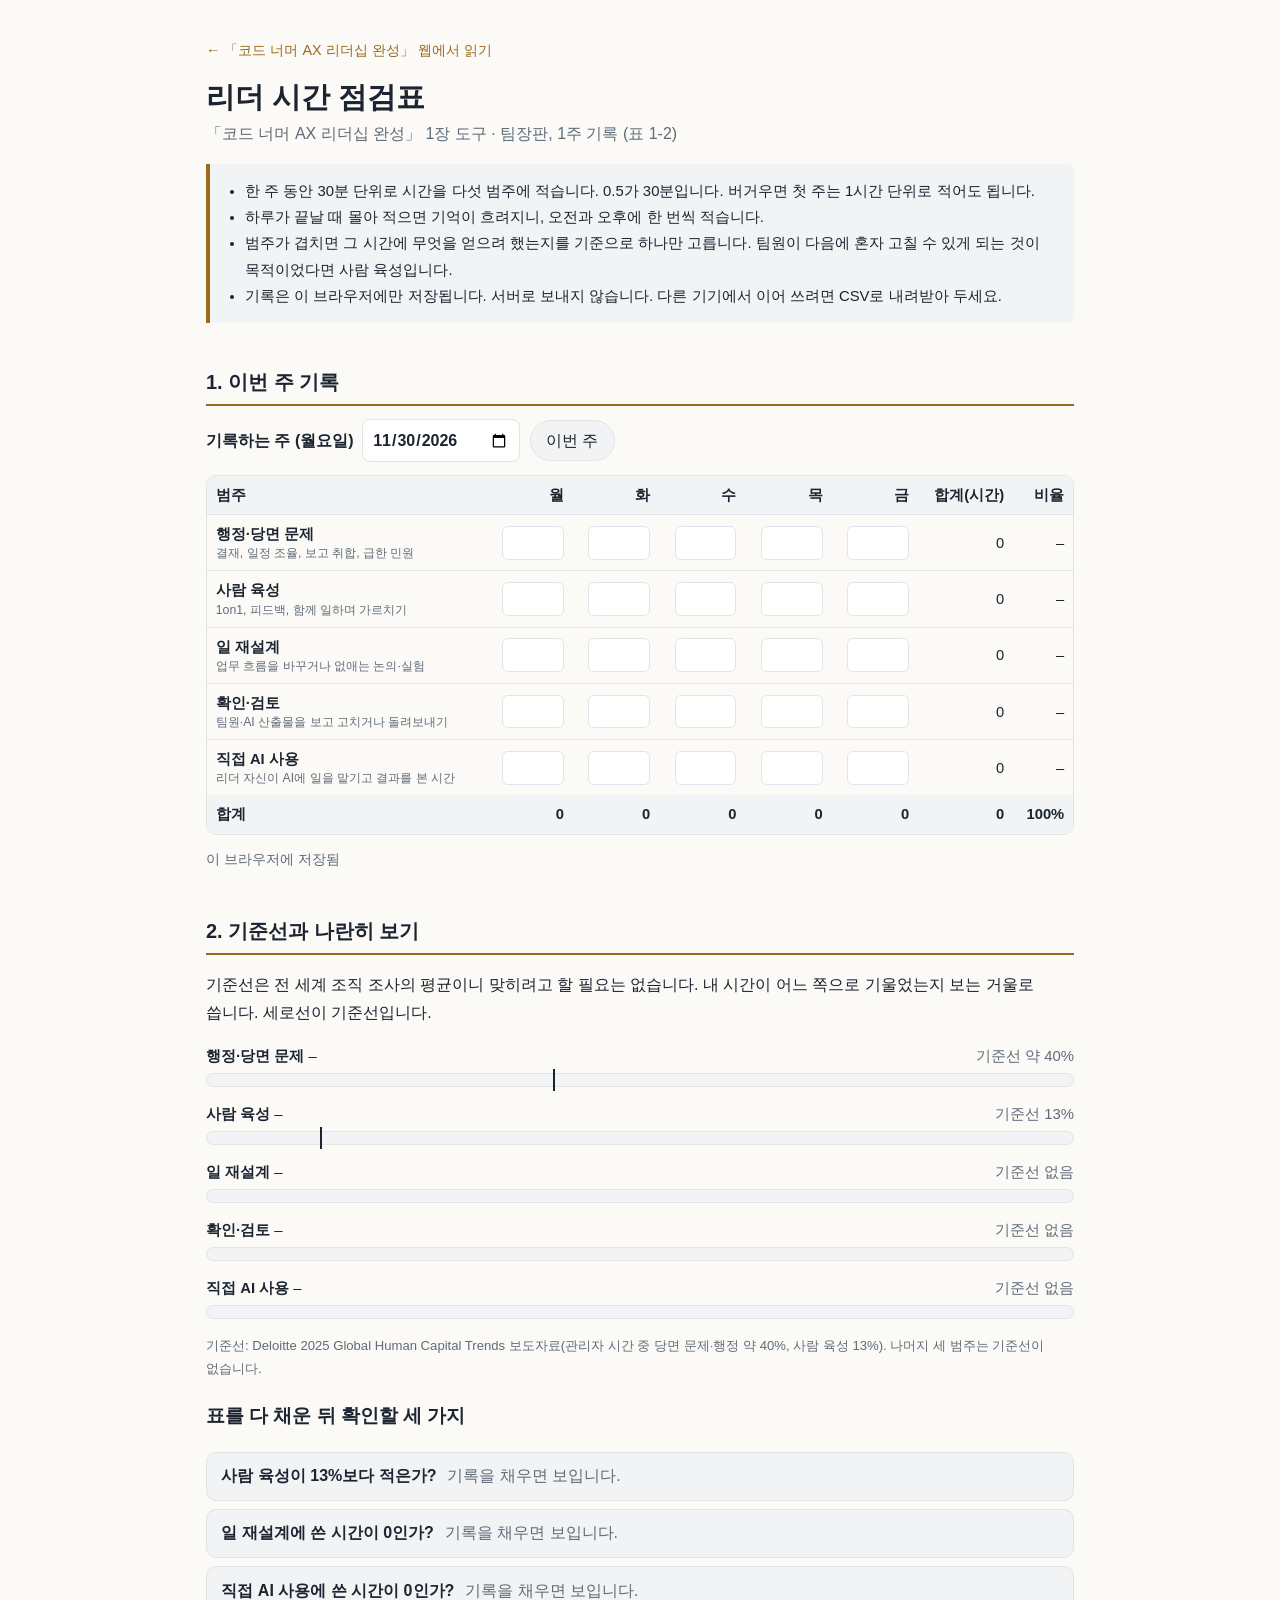
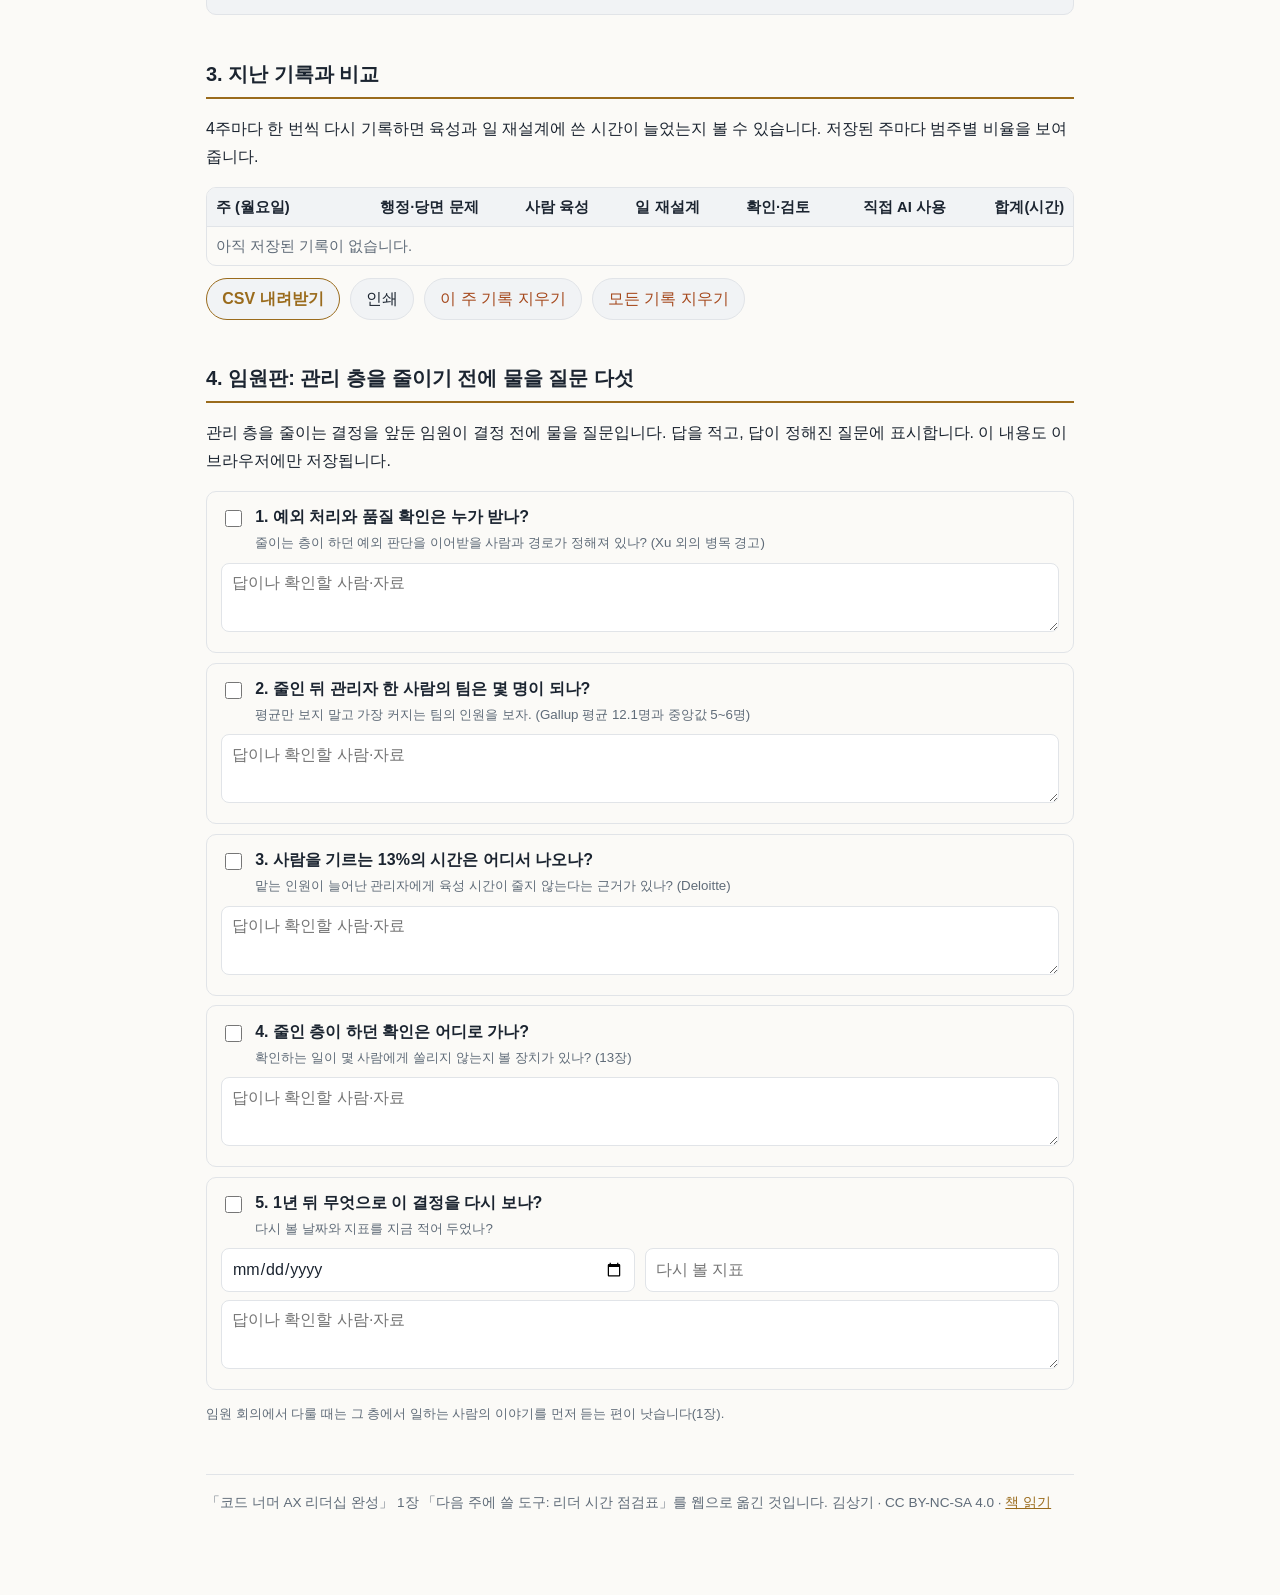
==== check/index.html @ 61600c66 "코드 너머 AX 리더십 완성 v1.1.0 Co-Authored-By: Claude Opus 5.5 <noreply@anthropic.com>" ====
<!doctype html>
<html lang="ko">
<head>
<meta charset="utf-8">
<meta name="viewport" content="width=device-width, initial-scale=1">
<title>리더 시간 점검표</title>
<meta name="description" content="「코드 너머 AX 리더십 완성」 1장 도구. 한 주 동안 30분 단위로 시간을 다섯 범주에 적고, 범주별 비율을 기준선과 나란히 본다. 기록은 이 브라우저에만 저장된다.">
<style>
:root{--bg:#fbfaf7;--text:#1b2430;--muted:#5f6b78;--line:#e1e4e8;--accent:#9a6b1c;--panel:#f1f3f5;--field:#ffffff;--warn:#a5481c;--ok:#2f6b3a;--bar:#c9a25a;--base:#1b2430}
@media (prefers-color-scheme:dark){:root:not([data-theme="light"]){--bg:#111a24;--text:#e8ecf0;--muted:#9aa6b2;--line:#2c3a4a;--accent:#e3b35a;--panel:#18232f;--field:#0d151e;--warn:#f0a070;--ok:#8fd19e;--bar:#b98d3e;--base:#e8ecf0}}
:root[data-theme="dark"]{--bg:#111a24;--text:#e8ecf0;--muted:#9aa6b2;--line:#2c3a4a;--accent:#e3b35a;--panel:#18232f;--field:#0d151e;--warn:#f0a070;--ok:#8fd19e;--bar:#b98d3e;--base:#e8ecf0}
*{box-sizing:border-box}
html{-webkit-text-size-adjust:100%}
body{background:var(--bg);color:var(--text);margin:0 auto;max-width:900px;padding:24px 16px 80px;font-family:'Pretendard','Apple SD Gothic Neo','Noto Sans KR',sans-serif;font-size:16px;line-height:1.75;word-break:keep-all;overflow-wrap:anywhere}
a{color:var(--accent)}
.top{font-size:.9rem;color:var(--muted)} .top a{text-decoration:none}
h1{font-size:1.8rem;margin:.6rem 0 .2rem;line-height:1.35}
h2{font-size:1.25rem;margin:2.6rem 0 .6rem;padding-bottom:.3rem;border-bottom:2px solid var(--accent)}
.lead{color:var(--muted);margin:.2rem 0 1rem}
.note{background:var(--panel);border-left:4px solid var(--accent);padding:.7rem 1rem;border-radius:0 8px 8px 0;font-size:.93rem;margin:1rem 0}
.note ul{margin:.2rem 0;padding-left:1.2rem}
.row{display:flex;flex-wrap:wrap;gap:10px;align-items:center;margin:.8rem 0}
label.inl{display:flex;gap:8px;align-items:center;font-weight:600}
input,select,textarea,button{font:inherit;color:var(--text)}
input[type=date],select,textarea,input[type=text]{background:var(--field);border:1px solid var(--line);border-radius:8px;padding:.35rem .6rem}
button{background:var(--panel);border:1px solid var(--line);border-radius:999px;padding:.35rem .95rem;cursor:pointer}
button.pri{border-color:var(--accent);color:var(--accent);font-weight:700}
button.danger{color:var(--warn)}
button:focus-visible,input:focus-visible,select:focus-visible,textarea:focus-visible{outline:2px solid var(--accent);outline-offset:2px}
.tbl{overflow-x:auto;border:1px solid var(--line);border-radius:10px;margin:.8rem 0}
table{border-collapse:collapse;width:100%;font-size:.92rem;line-height:1.5}
th,td{border-bottom:1px solid var(--line);padding:.5rem .55rem;text-align:left;vertical-align:middle}
th{background:var(--panel);font-weight:700;white-space:nowrap}
tr:last-child td{border-bottom:0}
#grid td.cat,#grid th:first-child,#grid tfoot td:first-child{position:sticky;left:0;z-index:1;background:var(--bg);box-shadow:1px 0 0 var(--line)}
#grid th:first-child,#grid tfoot td:first-child{background:var(--panel)}
#hist td:first-child{white-space:nowrap}
td.cat{min-width:8.5em} td.cat b{display:block} td.cat small{color:var(--muted);display:block;line-height:1.4}
td.num,th.num{text-align:right;white-space:nowrap;font-variant-numeric:tabular-nums}
input.h{width:4.2em;background:var(--field);border:1px solid var(--line);border-radius:6px;padding:.3rem .35rem;text-align:right;font-variant-numeric:tabular-nums}
tfoot td{font-weight:700;background:var(--panel)}
.bars{display:grid;gap:14px;margin:1rem 0}
.bar .lbl{display:flex;justify-content:space-between;gap:8px;font-size:.93rem}
.bar .lbl span:last-child{color:var(--muted);white-space:nowrap}
.track{position:relative;height:14px;background:var(--panel);border:1px solid var(--line);border-radius:999px;overflow:visible;margin-top:4px}
.fill{position:absolute;left:0;top:0;bottom:0;background:var(--bar);border-radius:999px}
.mark{position:absolute;top:-5px;bottom:-5px;width:2px;background:var(--base)}
.checks{list-style:none;padding:0;margin:.6rem 0;display:grid;gap:8px}
.checks li{border:1px solid var(--line);border-radius:10px;padding:.6rem .9rem;background:var(--panel)}
.checks li b{margin-right:.4rem}
.yes{color:var(--warn)} .no{color:var(--ok)} .na{color:var(--muted)}
.src{font-size:.82rem;color:var(--muted)}
.q{border:1px solid var(--line);border-radius:10px;padding:.7rem .9rem;margin:.6rem 0}
.q label{display:flex;gap:10px;align-items:flex-start;font-weight:600}
.q input[type=checkbox]{margin-top:.45rem;width:1.05rem;height:1.05rem;flex:none}
.q small{display:block;color:var(--muted);font-weight:400}
.q textarea{width:100%;margin-top:.5rem;min-height:3.2em}
.grid2{display:grid;grid-template-columns:1fr 1fr;gap:10px;margin-top:.5rem}
.grid2 input{width:100%}
@media (max-width:560px){.grid2{grid-template-columns:1fr} h1{font-size:1.5rem}}
footer{margin-top:3rem;color:var(--muted);font-size:.85rem;border-top:1px solid var(--line);padding-top:1rem}
.status{font-size:.85rem;color:var(--muted);min-height:1.3em}
@media print{
  body{max-width:none;padding:0;font-size:12px;background:#fff;color:#000}
  .noprint,button,.top{display:none!important}
  input.h{border:0;width:3em}
  h2{break-after:avoid} .tbl,.bars,.checks{break-inside:avoid}
}
</style>
</head>
<body>
<p class="top noprint"><a href="../">← 「코드 너머 AX 리더십 완성」 웹에서 읽기</a></p>
<h1>리더 시간 점검표</h1>
<p class="lead">「코드 너머 AX 리더십 완성」 1장 도구 · 팀장판, 1주 기록 (표 1-2)</p>

<div class="note">
<ul>
<li>한 주 동안 30분 단위로 시간을 다섯 범주에 적습니다. 0.5가 30분입니다. 버거우면 첫 주는 1시간 단위로 적어도 됩니다.</li>
<li>하루가 끝날 때 몰아 적으면 기억이 흐려지니, 오전과 오후에 한 번씩 적습니다.</li>
<li>범주가 겹치면 그 시간에 무엇을 얻으려 했는지를 기준으로 하나만 고릅니다. 팀원이 다음에 혼자 고칠 수 있게 되는 것이 목적이었다면 사람 육성입니다.</li>
<li>기록은 이 브라우저에만 저장됩니다. 서버로 보내지 않습니다. 다른 기기에서 이어 쓰려면 CSV로 내려받아 두세요.</li>
</ul>
</div>

<h2>1. 이번 주 기록</h2>
<div class="row noprint">
  <label class="inl">기록하는 주 (월요일) <input type="date" id="week"></label>
  <button type="button" id="thisWeek">이번 주</button>
</div>
<div class="tbl"><table id="grid">
  <thead><tr><th>범주</th><th class="num">월</th><th class="num">화</th><th class="num">수</th><th class="num">목</th><th class="num">금</th><th class="num">합계(시간)</th><th class="num">비율</th></tr></thead>
  <tbody></tbody>
  <tfoot><tr><td>합계</td><td class="num" data-d="0"></td><td class="num" data-d="1"></td><td class="num" data-d="2"></td><td class="num" data-d="3"></td><td class="num" data-d="4"></td><td class="num" id="sumAll"></td><td class="num">100%</td></tr></tfoot>
</table></div>
<p class="status" id="status" role="status" aria-live="polite"></p>

<h2>2. 기준선과 나란히 보기</h2>
<p>기준선은 전 세계 조직 조사의 평균이니 맞히려고 할 필요는 없습니다. 내 시간이 어느 쪽으로 기울었는지 보는 거울로 씁니다. 세로선이 기준선입니다.</p>
<div class="bars" id="bars"></div>
<p class="src">기준선: Deloitte 2025 Global Human Capital Trends 보도자료(관리자 시간 중 당면 문제·행정 약 40%, 사람 육성 13%). 나머지 세 범주는 기준선이 없습니다.</p>

<h3>표를 다 채운 뒤 확인할 세 가지</h3>
<ul class="checks" id="checks"></ul>

<h2>3. 지난 기록과 비교</h2>
<p>4주마다 한 번씩 다시 기록하면 육성과 일 재설계에 쓴 시간이 늘었는지 볼 수 있습니다. 저장된 주마다 범주별 비율을 보여 줍니다.</p>
<div class="tbl"><table id="hist">
  <thead></thead><tbody></tbody>
</table></div>
<div class="row noprint">
  <button type="button" class="pri" id="csv">CSV 내려받기</button>
  <button type="button" id="print">인쇄</button>
  <button type="button" class="danger" id="delWeek">이 주 기록 지우기</button>
  <button type="button" class="danger" id="delAll">모든 기록 지우기</button>
</div>

<h2>4. 임원판: 관리 층을 줄이기 전에 물을 질문 다섯</h2>
<p>관리 층을 줄이는 결정을 앞둔 임원이 결정 전에 물을 질문입니다. 답을 적고, 답이 정해진 질문에 표시합니다. 이 내용도 이 브라우저에만 저장됩니다.</p>
<div id="exec"></div>
<p class="src">임원 회의에서 다룰 때는 그 층에서 일하는 사람의 이야기를 먼저 듣는 편이 낫습니다(1장).</p>

<footer>
「코드 너머 AX 리더십 완성」 1장 「다음 주에 쓸 도구: 리더 시간 점검표」를 웹으로 옮긴 것입니다. 김상기 · CC BY-NC-SA 4.0 · <a href="../">책 읽기</a>
</footer>

<script>
(function(){
const CATS=[
 {k:'admin',n:'행정·당면 문제',d:'결재, 일정 조율, 보고 취합, 급한 민원',base:40,baseTxt:'약 40%'},
 {k:'grow',n:'사람 육성',d:'1on1, 피드백, 함께 일하며 가르치기',base:13,baseTxt:'13%'},
 {k:'redesign',n:'일 재설계',d:'업무 흐름을 바꾸거나 없애는 논의·실험',base:null},
 {k:'review',n:'확인·검토',d:'팀원·AI 산출물을 보고 고치거나 돌려보내기',base:null},
 {k:'ai',n:'직접 AI 사용',d:'리더 자신이 AI에 일을 맡기고 결과를 본 시간',base:null}
];
const QS=[
 ['예외 처리와 품질 확인은 누가 받나?','줄이는 층이 하던 예외 판단을 이어받을 사람과 경로가 정해져 있나? (Xu 외의 병목 경고)'],
 ['줄인 뒤 관리자 한 사람의 팀은 몇 명이 되나?','평균만 보지 말고 가장 커지는 팀의 인원을 보자. (Gallup 평균 12.1명과 중앙값 5~6명)'],
 ['사람을 기르는 13%의 시간은 어디서 나오나?','맡는 인원이 늘어난 관리자에게 육성 시간이 줄지 않는다는 근거가 있나? (Deloitte)'],
 ['줄인 층이 하던 확인은 어디로 가나?','확인하는 일이 몇 사람에게 쏠리지 않는지 볼 장치가 있나? (13장)'],
 ['1년 뒤 무엇으로 이 결정을 다시 보나?','다시 볼 날짜와 지표를 지금 적어 두었나?']
];
const KEY='leader-timecheck-v1';
let store=load();
function load(){try{const v=JSON.parse(localStorage.getItem(KEY)||'null');if(v&&v.weeks)return v}catch(e){}return {weeks:{},exec:{done:[],notes:[],date:'',metric:''}}}
let saveOk=true;
function save(){try{localStorage.setItem(KEY,JSON.stringify(store));saveOk=true}catch(e){saveOk=false}status()}
const $=id=>document.getElementById(id);
const fmt=x=>(Math.round(x*10)/10).toString();
function monday(d){const x=new Date(d.getFullYear(),d.getMonth(),d.getDate());const w=(x.getDay()+6)%7;x.setDate(x.getDate()-w);return iso(x)}
function iso(x){return x.getFullYear()+'-'+String(x.getMonth()+1).padStart(2,'0')+'-'+String(x.getDate()).padStart(2,'0')}
let cur=monday(new Date());
function wk(){return store.weeks[cur]||null}
function ensure(){if(!store.weeks[cur]){store.weeks[cur]={};CATS.forEach(c=>store.weeks[cur][c.k]=[0,0,0,0,0])}return store.weeks[cur]}
function totals(w){const t={};let all=0;CATS.forEach(c=>{const s=(w&&w[c.k]||[]).reduce((a,b)=>a+(+b||0),0);t[c.k]=s;all+=s});t.all=all;return t}

// grid
const tb=$('grid').querySelector('tbody');
CATS.forEach(c=>{
  const tr=document.createElement('tr');
  let h=`<td class="cat"><b>${c.n}</b><small>${c.d}</small></td>`;
  for(let d=0;d<5;d++)h+=`<td class="num"><input class="h" type="number" inputmode="decimal" min="0" max="24" step="0.5" data-k="${c.k}" data-d="${d}" aria-label="${c.n} ${'월화수목금'[d]}요일 시간"></td>`;
  h+=`<td class="num" data-t="${c.k}"></td><td class="num" data-r="${c.k}"></td>`;
  tr.innerHTML=h;tb.appendChild(tr);
});
tb.addEventListener('input',e=>{
  const i=e.target;if(!i.classList.contains('h'))return;
  let v=parseFloat(i.value);if(!(v>=0))v=0;if(v>24)v=24;
  ensure()[i.dataset.k][+i.dataset.d]=v;save();render(false);
});
function fill(){
  const w=wk();
  tb.querySelectorAll('input.h').forEach(i=>{const v=w?w[i.dataset.k][+i.dataset.d]:0;i.value=v?v:''});
}
function render(refill){
  if(refill)fill();
  const w=wk(),t=totals(w);
  CATS.forEach(c=>{
    tb.querySelector(`[data-t="${c.k}"]`).textContent=fmt(t[c.k]);
    tb.querySelector(`[data-r="${c.k}"]`).textContent=t.all?Math.round(t[c.k]/t.all*100)+'%':'–';
  });
  for(let d=0;d<5;d++){let s=0;CATS.forEach(c=>s+=w?(+w[c.k][d]||0):0);$('grid').querySelector(`tfoot [data-d="${d}"]`).textContent=fmt(s)}
  $('sumAll').textContent=fmt(t.all);
  // bars
  $('bars').innerHTML=CATS.map(c=>{
    const r=t.all?t[c.k]/t.all*100:0;
    const mark=c.base!=null?`<span class="mark" style="left:${c.base}%" title="기준선 ${c.baseTxt}"></span>`:'';
    return `<div class="bar"><div class="lbl"><span><b>${c.n}</b> ${t.all?Math.round(r)+'%':'–'}</span><span>기준선 ${c.base!=null?c.baseTxt:'없음'}</span></div><div class="track" role="img" aria-label="${c.n} ${Math.round(r)}%, 기준선 ${c.base!=null?c.baseTxt:'없음'}"><span class="fill" style="width:${Math.min(100,r)}%"></span>${mark}</div></div>`;
  }).join('');
  // checks
  const has=t.all>0, gr=has?t.grow/t.all*100:0;
  const item=(q,yes,yesTxt,noTxt)=>`<li><b>${q}</b> ${!has?'<span class="na">기록을 채우면 보입니다.</span>':yes?`<span class="yes">예.</span> ${yesTxt}`:`<span class="no">아니오.</span> ${noTxt}`}</li>`;
  $('checks').innerHTML=
    item('사람 육성이 13%보다 적은가?',gr<13,`이번 주 ${fmt(gr)}%입니다. 다음 기록에서 육성 시간이 늘었는지 보세요.`,`이번 주 ${fmt(gr)}%입니다.`)+
    item('일 재설계에 쓴 시간이 0인가?',t.redesign===0,'업무 흐름을 바꾸거나 없애는 논의에 쓴 시간이 없었습니다.',`${fmt(t.redesign)}시간을 썼습니다.`)+
    item('직접 AI 사용에 쓴 시간이 0인가?',t.ai===0,'7장의 2주 직접 사용 일지로 넘어갈 이유가 생겼습니다. 이 표는 그 일지의 "맡기기 전 예상" 열과 이어집니다.',`${fmt(t.ai)}시간을 썼습니다. 무엇을 맡겼고 어디서 경계를 느꼈는지 7장 일지에 이어서 적어 보세요.`);
  hist();
}
function hist(){
  const ks=Object.keys(store.weeks).filter(k=>totals(store.weeks[k]).all>0).sort().reverse();
  const th=$('hist').querySelector('thead'),bd=$('hist').querySelector('tbody');
  th.innerHTML=`<tr><th>주 (월요일)</th>${CATS.map(c=>`<th class="num">${c.n}</th>`).join('')}<th class="num">합계(시간)</th></tr>`;
  if(!ks.length){bd.innerHTML=`<tr><td colspan="${CATS.length+2}" class="na">아직 저장된 기록이 없습니다.</td></tr>`;return}
  bd.innerHTML=ks.map((k,i)=>{
    const t=totals(store.weeks[k]),p=ks[i+1]?totals(store.weeks[ks[i+1]]):null;
    return `<tr${k===cur?' style="font-weight:700"':''}><td>${k}</td>${CATS.map(c=>{
      const r=Math.round(t[c.k]/t.all*100);let d='';
      if(p){const pr=Math.round(p[c.k]/p.all*100),df=r-pr;d=` <small class="na">(${df>0?'+':''}${df})</small>`}
      return `<td class="num">${r}%${d}</td>`}).join('')}<td class="num">${fmt(t.all)}</td></tr>`;
  }).join('');
}
function status(){$('status').textContent=saveOk?'이 브라우저에 저장됨':'이 브라우저에서는 저장할 수 없습니다(사생활 보호 창 등). 닫기 전에 CSV로 내려받으세요.'}

// week controls
const wi=$('week');wi.value=cur;
wi.addEventListener('change',()=>{if(!wi.value)return;cur=monday(new Date(wi.value+'T00:00'));wi.value=cur;render(true)});
$('thisWeek').onclick=()=>{cur=monday(new Date());wi.value=cur;render(true)};
$('delWeek').onclick=()=>{if(!wk())return;if(confirm(cur+' 주 기록을 지울까요?')){delete store.weeks[cur];save();render(true)}};
$('delAll').onclick=()=>{if(confirm('이 브라우저에 저장된 모든 주 기록과 임원판 답을 지울까요?')){store={weeks:{},exec:{done:[],notes:[],date:'',metric:''}};save();render(true);execFill()}};
$('print').onclick=()=>window.print();
$('csv').onclick=()=>{
  const rows=[['주(월요일)','범주','월','화','수','목','금','합계(시간)','비율(%)']];
  Object.keys(store.weeks).sort().forEach(k=>{const w=store.weeks[k],t=totals(w);if(!t.all)return;CATS.forEach(c=>rows.push([k,c.n,...w[c.k],fmt(t[c.k]),Math.round(t[c.k]/t.all*100)]))});
  const csv='﻿'+rows.map(r=>r.map(x=>/[",\n]/.test(String(x))?'"'+String(x).replace(/"/g,'""')+'"':x).join(',')).join('\n');
  const a=document.createElement('a');a.href=URL.createObjectURL(new Blob([csv],{type:'text/csv'}));a.download='리더-시간-점검표.csv';document.body.appendChild(a);a.click();a.remove();
};

// exec
const ex=$('exec');
ex.innerHTML=QS.map((q,i)=>`<div class="q"><label><input type="checkbox" data-i="${i}"><span>${i+1}. ${q[0]}<small>${q[1]}</small></span></label>`+
  (i===4?`<div class="grid2"><input type="date" id="exDate" aria-label="다시 볼 날짜"><input type="text" id="exMetric" placeholder="다시 볼 지표" aria-label="다시 볼 지표"></div>`:'')+
  `<textarea data-n="${i}" aria-label="질문 ${i+1} 답" placeholder="답이나 확인할 사람·자료"></textarea></div>`).join('');
function execFill(){const e=store.exec;ex.querySelectorAll('[data-i]').forEach(c=>c.checked=!!e.done[+c.dataset.i]);ex.querySelectorAll('[data-n]').forEach(t=>t.value=e.notes[+t.dataset.n]||'');$('exDate').value=e.date||'';$('exMetric').value=e.metric||''}
ex.addEventListener('input',e=>{const s=store.exec,x=e.target;
  if(x.dataset.i!=null)s.done[+x.dataset.i]=x.checked;
  else if(x.dataset.n!=null)s.notes[+x.dataset.n]=x.value;
  else if(x.id==='exDate')s.date=x.value; else if(x.id==='exMetric')s.metric=x.value;
  save()});
execFill();render(true);status();
})();
</script>
</body>
</html>
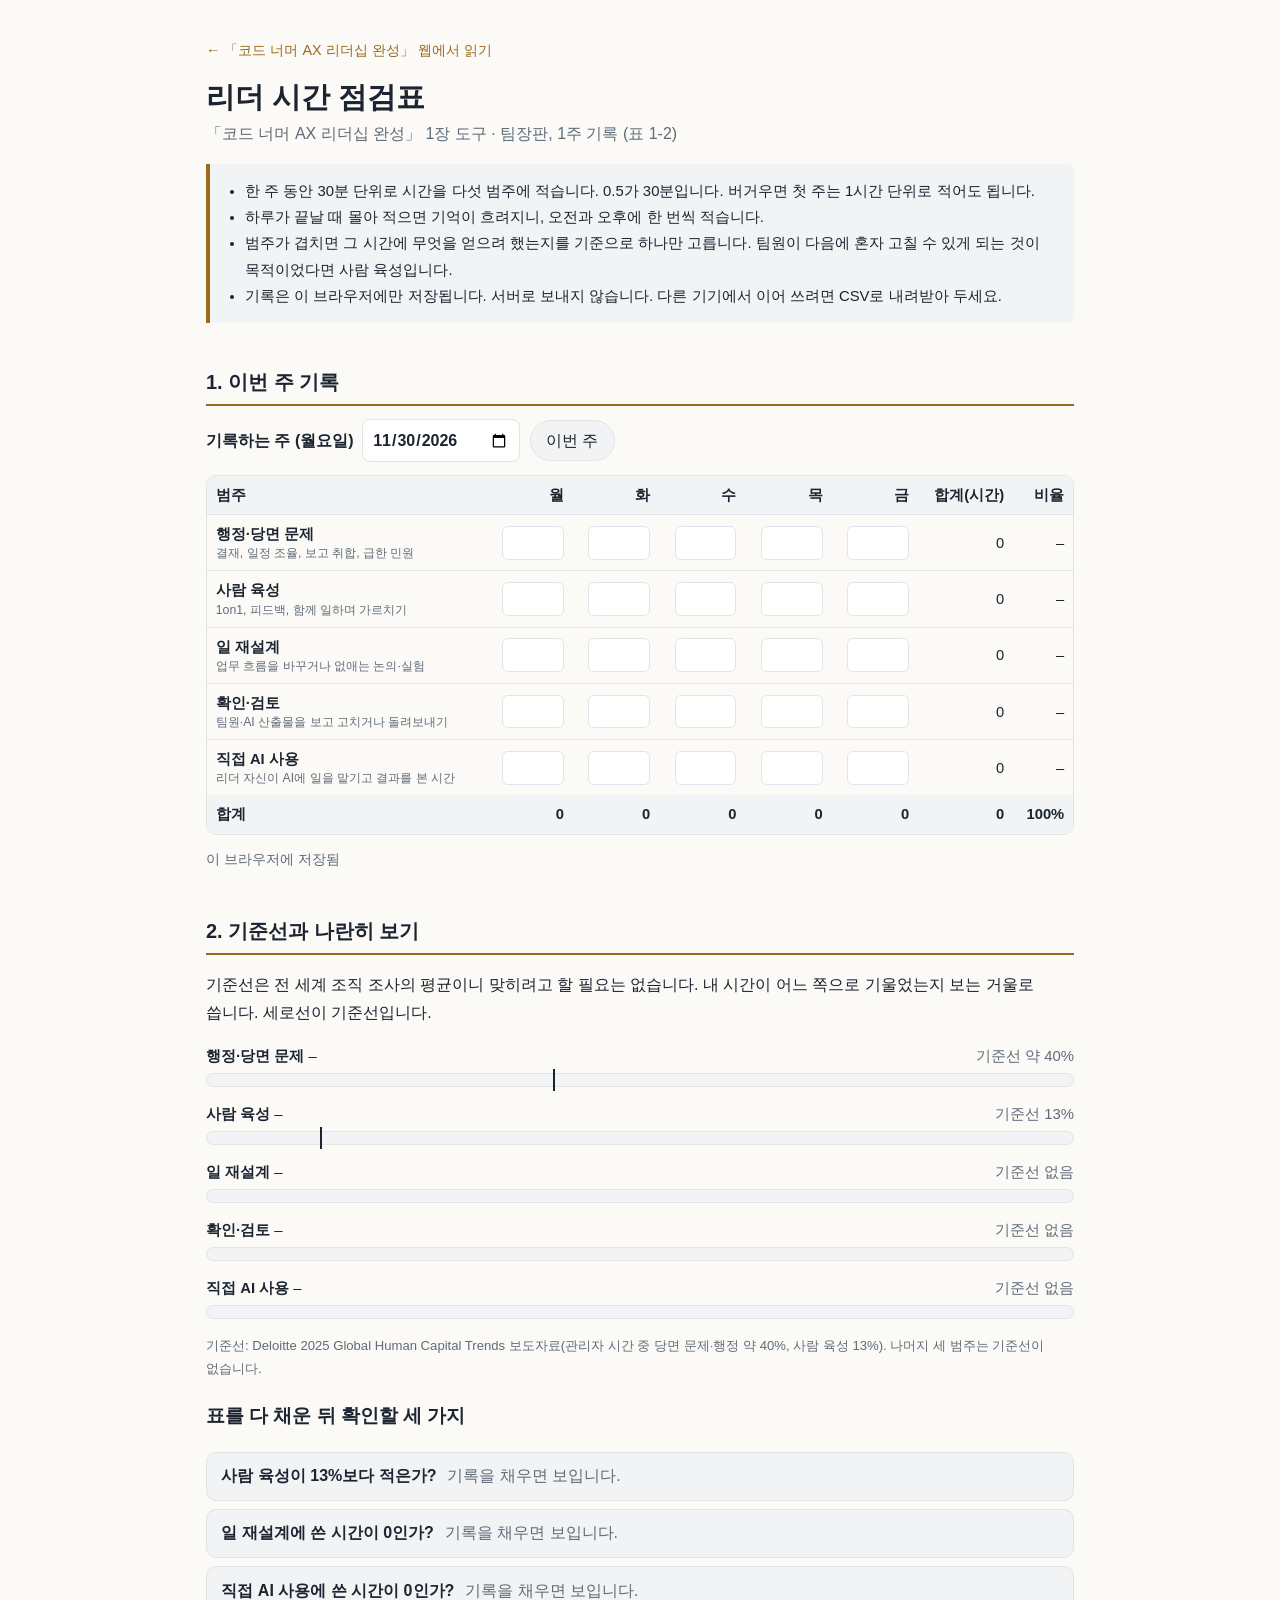
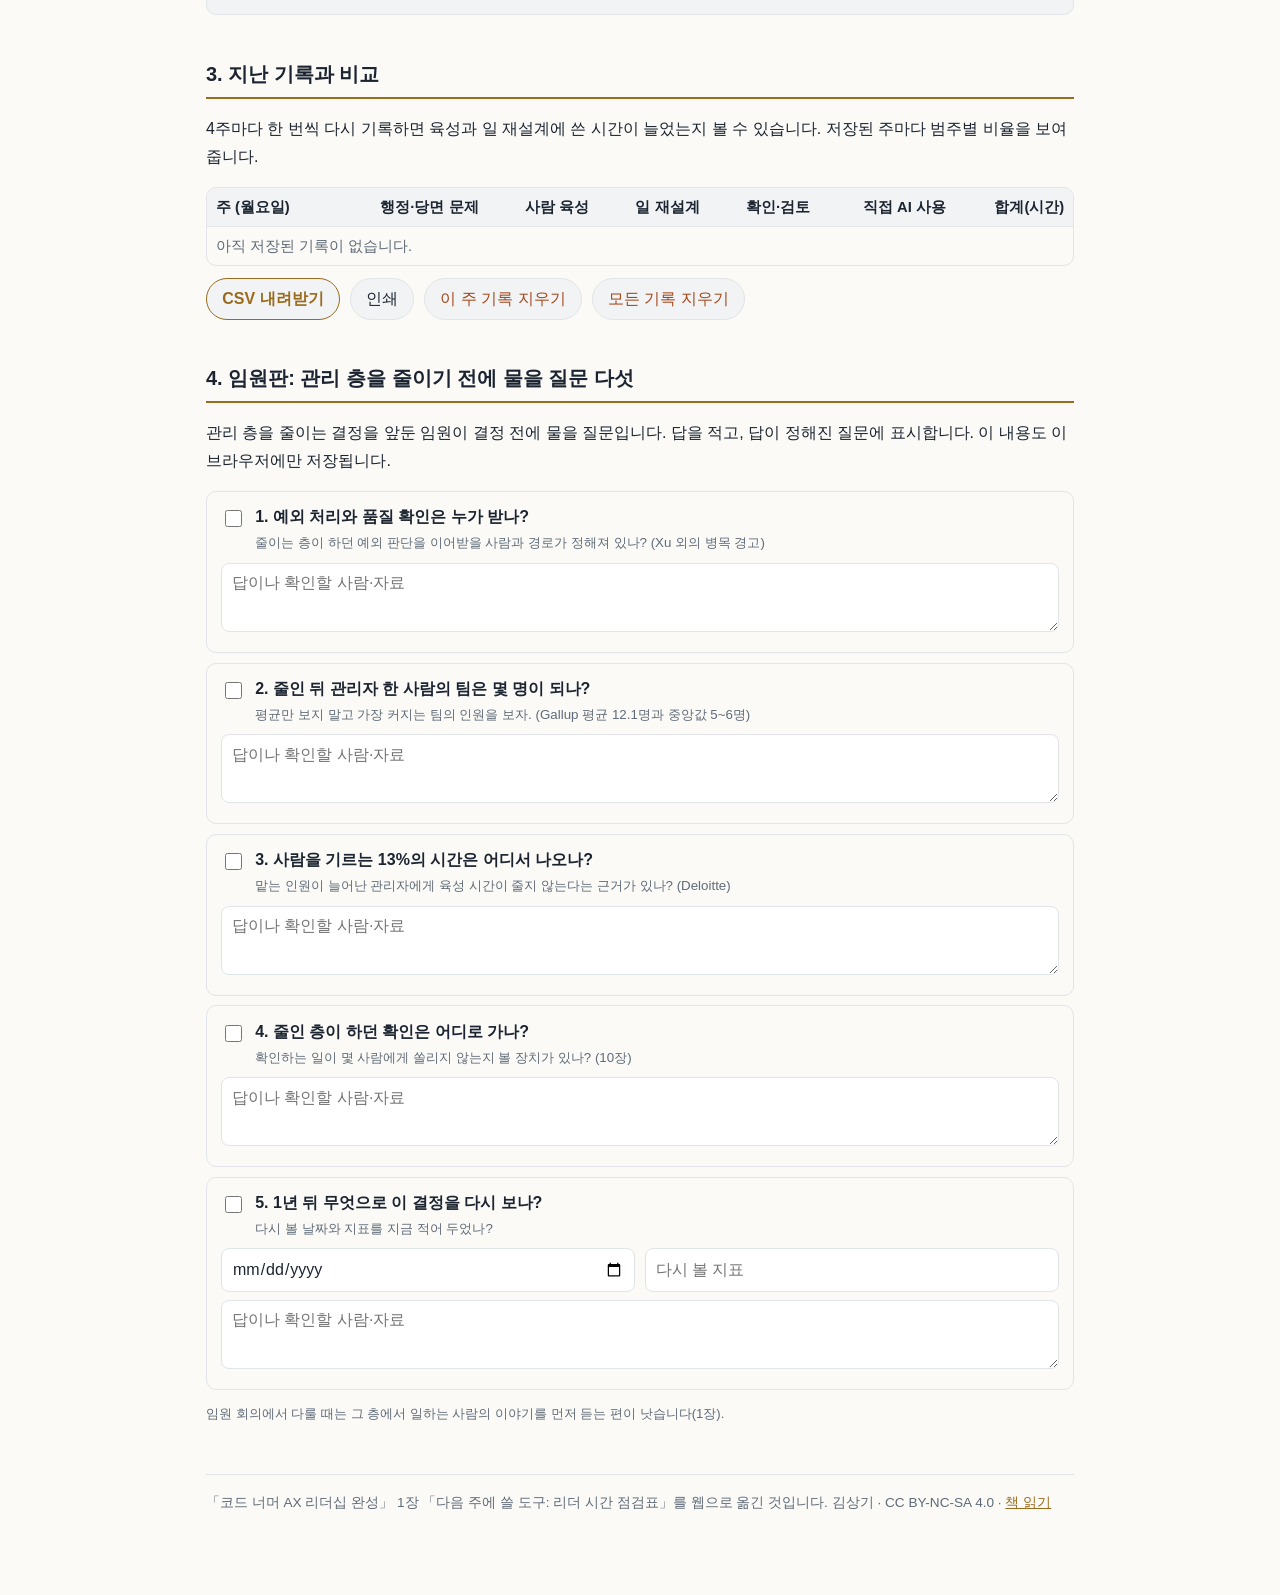
==== commit 664d914c: "코드 너머 AX 리더십 완성 v1.2.0: 23장으로 정리, 정해 둔 날에 다시 보는 결정, 반복·문체 정리, 자리별 코스·차례 접기·공유 미리보기 Co-Authored-By: C" ====
--- a/check/index.html
+++ b/check/index.html
@@ -136,7 +136,7 @@
  ['예외 처리와 품질 확인은 누가 받나?','줄이는 층이 하던 예외 판단을 이어받을 사람과 경로가 정해져 있나? (Xu 외의 병목 경고)'],
  ['줄인 뒤 관리자 한 사람의 팀은 몇 명이 되나?','평균만 보지 말고 가장 커지는 팀의 인원을 보자. (Gallup 평균 12.1명과 중앙값 5~6명)'],
  ['사람을 기르는 13%의 시간은 어디서 나오나?','맡는 인원이 늘어난 관리자에게 육성 시간이 줄지 않는다는 근거가 있나? (Deloitte)'],
- ['줄인 층이 하던 확인은 어디로 가나?','확인하는 일이 몇 사람에게 쏠리지 않는지 볼 장치가 있나? (13장)'],
+ ['줄인 층이 하던 확인은 어디로 가나?','확인하는 일이 몇 사람에게 쏠리지 않는지 볼 장치가 있나? (10장)'],
  ['1년 뒤 무엇으로 이 결정을 다시 보나?','다시 볼 날짜와 지표를 지금 적어 두었나?']
 ];
 const KEY='leader-timecheck-v1';
@@ -192,7 +192,7 @@
   $('checks').innerHTML=
     item('사람 육성이 13%보다 적은가?',gr<13,`이번 주 ${fmt(gr)}%입니다. 다음 기록에서 육성 시간이 늘었는지 보세요.`,`이번 주 ${fmt(gr)}%입니다.`)+
     item('일 재설계에 쓴 시간이 0인가?',t.redesign===0,'업무 흐름을 바꾸거나 없애는 논의에 쓴 시간이 없었습니다.',`${fmt(t.redesign)}시간을 썼습니다.`)+
-    item('직접 AI 사용에 쓴 시간이 0인가?',t.ai===0,'7장의 2주 직접 사용 일지로 넘어갈 이유가 생겼습니다. 이 표는 그 일지의 "맡기기 전 예상" 열과 이어집니다.',`${fmt(t.ai)}시간을 썼습니다. 무엇을 맡겼고 어디서 경계를 느꼈는지 7장 일지에 이어서 적어 보세요.`);
+    item('직접 AI 사용에 쓴 시간이 0인가?',t.ai===0,'5장의 2주 직접 사용 일지로 넘어갈 이유가 생겼습니다. 이 표는 그 일지의 "맡기기 전 예상" 열과 이어집니다.',`${fmt(t.ai)}시간을 썼습니다. 무엇을 맡겼고 어디서 경계를 느꼈는지 5장 일지에 이어서 적어 보세요.`);
   hist();
 }
 function hist(){
